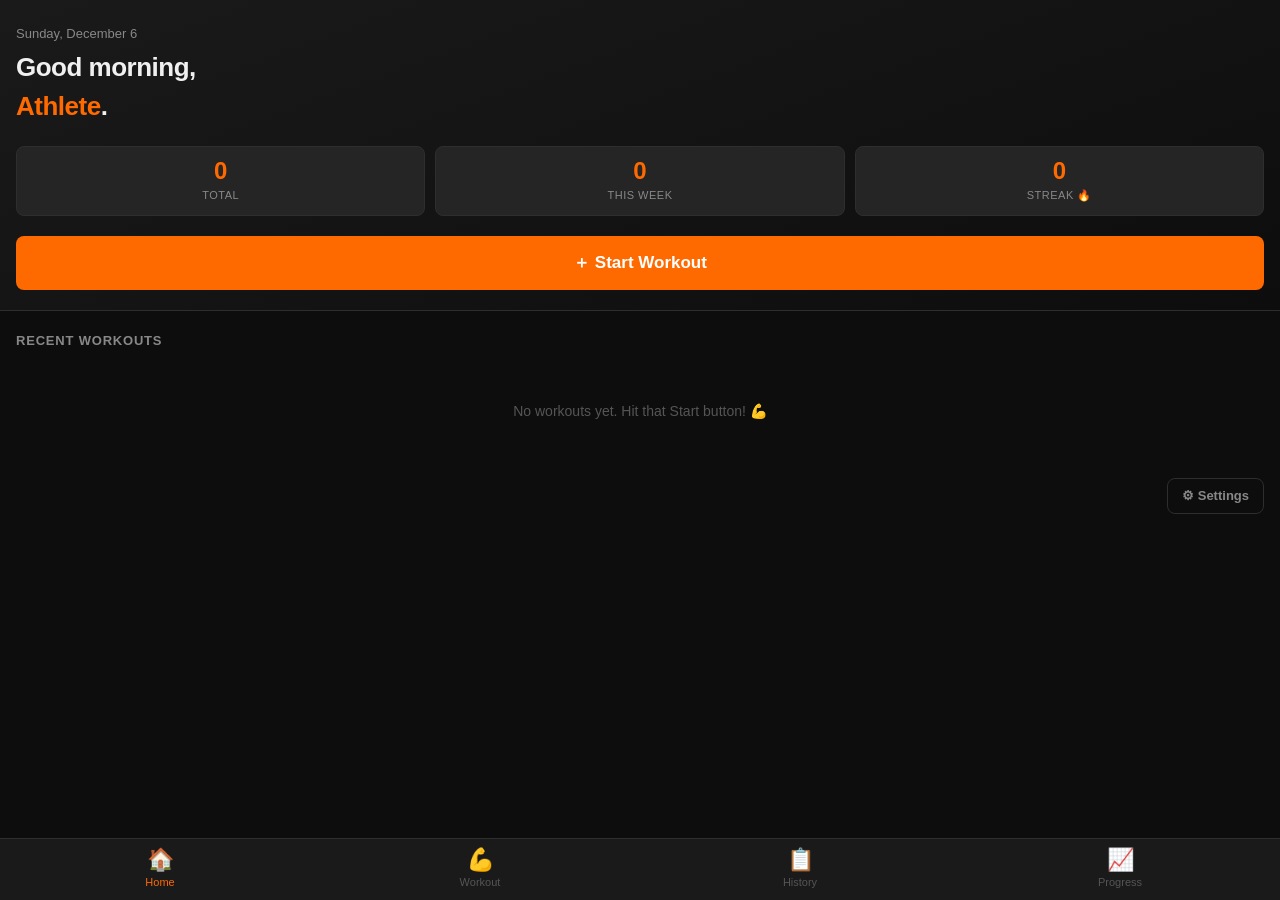
==== gym-tracker/index.html @ 3be10208 "Add GymTracker PWA Workout tracking app with exercise database, set/rep/weight logging, history view" ====
<!DOCTYPE html>
<html lang="en">
<head>
  <meta charset="UTF-8">
  <meta name="viewport" content="width=device-width, initial-scale=1.0, viewport-fit=cover, user-scalable=no">

  <!-- PWA meta tags -->
  <meta name="theme-color" content="#0d0d0d">
  <meta name="apple-mobile-web-app-capable" content="yes">
  <meta name="apple-mobile-web-app-status-bar-style" content="black-translucent">
  <meta name="apple-mobile-web-app-title" content="GymTracker">
  <meta name="mobile-web-app-capable" content="yes">
  <meta name="description" content="Track your gym workouts, log sets and reps, and see your progress over time.">

  <title>GymTracker</title>

  <!-- PWA manifest + icons -->
  <link rel="manifest" href="manifest.json">
  <link rel="apple-touch-icon" href="icon-192.svg">

  <link rel="stylesheet" href="styles.css">
</head>
<body>

  <!-- App content is rendered here by JavaScript -->
  <div id="app"></div>

  <!-- Bottom navigation (always visible) -->
  <nav id="bottom-nav">
    <button class="nav-btn active" data-view="home">
      <span class="nav-icon">🏠</span>
      <span>Home</span>
    </button>
    <button class="nav-btn" data-view="workout">
      <span class="nav-icon">💪</span>
      <span>Workout</span>
    </button>
    <button class="nav-btn" data-view="history">
      <span class="nav-icon">📋</span>
      <span>History</span>
    </button>
    <button class="nav-btn" data-view="progress">
      <span class="nav-icon">📈</span>
      <span>Progress</span>
    </button>
  </nav>

  <!-- Exercise database must load before app.js -->
  <script src="exercises.js"></script>
  <script src="app.js"></script>
</body>
</html>
---- gym-tracker/styles.css ----
/* ══════════════════════════════════════════════════════════════
   GymTracker – Mobile-First Dark Theme
   ══════════════════════════════════════════════════════════════ */

:root {
  --bg:         #0d0d0d;
  --surface:    #1a1a1a;
  --surface2:   #252525;
  --border:     #2e2e2e;
  --accent:     #ff6a00;
  --accent-dim: #cc5200;
  --success:    #22c55e;
  --danger:     #ef4444;
  --warn:       #f59e0b;
  --text:       #f0f0f0;
  --text-muted: #888;
  --text-dim:   #555;
  --nav-h:      62px;
  --header-h:   56px;
  --radius:     14px;
  --radius-sm:  8px;
  --shadow:     0 2px 12px rgba(0,0,0,0.6);
}

/* ── Reset ─────────────────────────────────────────────────── */
*, *::before, *::after { box-sizing: border-box; margin: 0; padding: 0; }
html { height: 100%; }
body {
  background: var(--bg);
  color: var(--text);
  font-family: -apple-system, BlinkMacSystemFont, "Segoe UI", Roboto, sans-serif;
  font-size: 15px;
  line-height: 1.5;
  height: 100%;
  overflow-x: hidden;
  -webkit-font-smoothing: antialiased;
}

button { cursor: pointer; border: none; background: none; font: inherit; color: inherit; }
input  { font: inherit; color: inherit; }
a      { color: var(--accent); text-decoration: none; }

/* ── Layout shell ──────────────────────────────────────────── */
#app {
  position: fixed;
  inset: 0 0 var(--nav-h) 0;
  overflow-y: auto;
  -webkit-overflow-scrolling: touch;
}

/* ── Bottom Navigation ─────────────────────────────────────── */
#bottom-nav {
  position: fixed;
  bottom: 0; left: 0; right: 0;
  height: var(--nav-h);
  background: var(--surface);
  border-top: 1px solid var(--border);
  display: flex;
  align-items: stretch;
  z-index: 100;
  padding-bottom: env(safe-area-inset-bottom);
}

.nav-btn {
  flex: 1;
  display: flex;
  flex-direction: column;
  align-items: center;
  justify-content: center;
  gap: 3px;
  color: var(--text-dim);
  font-size: 11px;
  font-weight: 500;
  transition: color 0.15s;
  padding: 6px 0;
}
.nav-btn.active { color: var(--accent); }
.nav-icon {
  font-size: 22px;
  line-height: 1;
}

/* ── Page header ───────────────────────────────────────────── */
.page-header {
  position: sticky;
  top: 0;
  background: var(--surface);
  border-bottom: 1px solid var(--border);
  padding: 0 16px;
  height: var(--header-h);
  display: flex;
  align-items: center;
  justify-content: space-between;
  z-index: 50;
}
.page-header h1 {
  font-size: 18px;
  font-weight: 700;
  letter-spacing: -0.3px;
}
.page-title { font-size: 18px; font-weight: 700; }

/* ── Buttons ───────────────────────────────────────────────── */
.btn {
  display: inline-flex;
  align-items: center;
  justify-content: center;
  gap: 6px;
  padding: 0 20px;
  height: 48px;
  border-radius: var(--radius-sm);
  font-size: 15px;
  font-weight: 600;
  transition: opacity 0.15s, transform 0.1s;
}
.btn:active { transform: scale(0.97); }
.btn-primary {
  background: var(--accent);
  color: #fff;
  width: 100%;
}
.btn-primary:hover { opacity: 0.9; }
.btn-secondary {
  background: var(--surface2);
  color: var(--text);
  border: 1px solid var(--border);
}
.btn-danger {
  background: var(--danger);
  color: #fff;
}
.btn-ghost {
  background: transparent;
  color: var(--text-muted);
  border: 1px solid var(--border);
}
.btn-sm {
  height: 36px;
  padding: 0 14px;
  font-size: 13px;
  border-radius: var(--radius-sm);
}
.btn-icon {
  width: 36px; height: 36px;
  padding: 0;
  border-radius: 50%;
  background: var(--surface2);
  color: var(--text-muted);
  display: flex; align-items: center; justify-content: center;
  font-size: 18px;
}

/* ── Cards ─────────────────────────────────────────────────── */
.card {
  background: var(--surface);
  border: 1px solid var(--border);
  border-radius: var(--radius);
  padding: 16px;
  margin-bottom: 12px;
}
.card-header {
  display: flex;
  justify-content: space-between;
  align-items: flex-start;
  margin-bottom: 12px;
}

/* ── Badges ────────────────────────────────────────────────── */
.badge {
  display: inline-block;
  padding: 2px 8px;
  border-radius: 20px;
  font-size: 11px;
  font-weight: 600;
  text-transform: uppercase;
  letter-spacing: 0.5px;
}
.badge-chest     { background: rgba(239,68,68,0.15);  color: #f87171; }
.badge-back      { background: rgba(59,130,246,0.15); color: #60a5fa; }
.badge-shoulders { background: rgba(168,85,247,0.15); color: #c084fc; }
.badge-biceps    { background: rgba(34,197,94,0.15);  color: #4ade80; }
.badge-triceps   { background: rgba(249,115,22,0.15); color: #fb923c; }
.badge-legs      { background: rgba(234,179,8,0.15);  color: #facc15; }
.badge-core      { background: rgba(20,184,166,0.15); color: #2dd4bf; }
.badge-cardio    { background: rgba(244,63,94,0.15);  color: #fb7185; }
.badge-default   { background: var(--surface2);       color: var(--text-muted); }

/* ── Inputs ────────────────────────────────────────────────── */
.input-field {
  background: var(--surface2);
  border: 1px solid var(--border);
  border-radius: var(--radius-sm);
  padding: 10px 14px;
  color: var(--text);
  font-size: 15px;
  width: 100%;
  outline: none;
  transition: border-color 0.15s;
}
.input-field:focus { border-color: var(--accent); }

/* Stepper (+/-) input */
.stepper-wrap {
  display: flex;
  align-items: center;
  gap: 0;
  background: var(--surface2);
  border: 1px solid var(--border);
  border-radius: var(--radius-sm);
  overflow: hidden;
}
.stepper-wrap input[type="number"] {
  background: transparent;
  border: none;
  outline: none;
  color: var(--text);
  font-size: 18px;
  font-weight: 600;
  text-align: center;
  width: 70px;
  padding: 8px 0;
  -moz-appearance: textfield;
}
.stepper-wrap input[type="number"]::-webkit-inner-spin-button,
.stepper-wrap input[type="number"]::-webkit-outer-spin-button { -webkit-appearance: none; }
.step-btn {
  background: var(--surface);
  border: none;
  color: var(--text-muted);
  font-size: 22px;
  width: 44px; height: 44px;
  display: flex; align-items: center; justify-content: center;
  cursor: pointer;
  transition: color 0.15s, background 0.15s;
}
.step-btn:active { background: var(--border); color: var(--accent); }

/* ══════════════════════════════════════════════════════════════
   HOME VIEW
   ══════════════════════════════════════════════════════════════ */
.home-view { padding: 0 0 24px; }

.home-hero {
  padding: 24px 16px 20px;
  background: linear-gradient(160deg, #1a1a1a 0%, #0d0d0d 100%);
  border-bottom: 1px solid var(--border);
}
.home-date {
  font-size: 13px;
  color: var(--text-muted);
  margin-bottom: 4px;
}
.home-greeting {
  font-size: 26px;
  font-weight: 800;
  letter-spacing: -0.5px;
  margin-bottom: 20px;
}
.home-greeting span { color: var(--accent); }

.stats-row {
  display: grid;
  grid-template-columns: repeat(3, 1fr);
  gap: 10px;
  margin-bottom: 20px;
}
.stat-card {
  background: var(--surface2);
  border: 1px solid var(--border);
  border-radius: var(--radius-sm);
  padding: 12px;
  text-align: center;
}
.stat-num {
  font-size: 24px;
  font-weight: 800;
  color: var(--accent);
  line-height: 1;
}
.stat-label {
  font-size: 11px;
  color: var(--text-muted);
  margin-top: 4px;
  text-transform: uppercase;
  letter-spacing: 0.5px;
}

.section-title {
  font-size: 13px;
  font-weight: 600;
  color: var(--text-muted);
  text-transform: uppercase;
  letter-spacing: 0.8px;
  padding: 0 16px;
  margin: 20px 0 10px;
}

.recent-workout {
  margin: 0 16px 10px;
  background: var(--surface);
  border: 1px solid var(--border);
  border-radius: var(--radius);
  padding: 14px 16px;
}
.recent-workout-top {
  display: flex;
  justify-content: space-between;
  align-items: flex-start;
  margin-bottom: 6px;
}
.recent-workout-name {
  font-weight: 700;
  font-size: 15px;
}
.recent-workout-date {
  font-size: 12px;
  color: var(--text-muted);
}
.recent-workout-meta {
  font-size: 12px;
  color: var(--text-muted);
}
.empty-state {
  padding: 40px 16px;
  text-align: center;
  color: var(--text-dim);
  font-size: 14px;
}

/* ══════════════════════════════════════════════════════════════
   WORKOUT SETUP – EQUIPMENT SELECTION
   ══════════════════════════════════════════════════════════════ */
.setup-view { padding-bottom: 100px; }

.setup-header {
  position: sticky;
  top: 0;
  background: var(--surface);
  border-bottom: 1px solid var(--border);
  padding: 14px 16px;
  z-index: 50;
}
.setup-header h2 { font-size: 18px; font-weight: 700; }
.setup-header p  { font-size: 13px; color: var(--text-muted); margin-top: 2px; }

.equipment-grid {
  display: grid;
  grid-template-columns: repeat(3, 1fr);
  gap: 10px;
  padding: 16px;
}
.eq-card {
  background: var(--surface);
  border: 2px solid var(--border);
  border-radius: var(--radius);
  padding: 16px 8px;
  text-align: center;
  cursor: pointer;
  transition: border-color 0.15s, background 0.15s;
  -webkit-tap-highlight-color: transparent;
}
.eq-card.selected {
  border-color: var(--accent);
  background: rgba(255,106,0,0.08);
}
.eq-icon {
  width: 48px; height: 48px;
  background: var(--surface2);
  border-radius: 12px;
  display: flex; align-items: center; justify-content: center;
  font-size: 13px;
  font-weight: 800;
  color: var(--text-muted);
  margin: 0 auto 8px;
  letter-spacing: 0.5px;
}
.eq-card.selected .eq-icon {
  background: var(--accent);
  color: #fff;
}
.eq-label {
  font-size: 12px;
  font-weight: 500;
  color: var(--text-muted);
  line-height: 1.3;
}
.eq-card.selected .eq-label { color: var(--text); }

.setup-footer {
  position: fixed;
  bottom: var(--nav-h);
  left: 0; right: 0;
  padding: 12px 16px;
  background: var(--bg);
  border-top: 1px solid var(--border);
}

/* ══════════════════════════════════════════════════════════════
   WORKOUT SETUP – EXERCISE SELECTION
   ══════════════════════════════════════════════════════════════ */
.ex-group-label {
  font-size: 12px;
  font-weight: 700;
  text-transform: uppercase;
  letter-spacing: 0.8px;
  color: var(--text-dim);
  padding: 14px 16px 4px;
}

.ex-select-card {
  display: flex;
  align-items: center;
  gap: 12px;
  padding: 12px 16px;
  border-bottom: 1px solid var(--border);
  cursor: pointer;
  -webkit-tap-highlight-color: transparent;
  transition: background 0.1s;
}
.ex-select-card:active { background: var(--surface); }
.ex-select-card.selected { background: rgba(255,106,0,0.06); }

.ex-check {
  width: 24px; height: 24px;
  border: 2px solid var(--border);
  border-radius: 6px;
  display: flex; align-items: center; justify-content: center;
  flex-shrink: 0;
  font-size: 14px;
  transition: all 0.15s;
}
.ex-select-card.selected .ex-check {
  background: var(--accent);
  border-color: var(--accent);
  color: #fff;
}

.ex-select-info { flex: 1; }
.ex-select-name { font-weight: 600; font-size: 14px; }
.ex-select-sub  { font-size: 12px; color: var(--text-muted); margin-top: 1px; }

/* ══════════════════════════════════════════════════════════════
   ACTIVE WORKOUT
   ══════════════════════════════════════════════════════════════ */
.workout-topbar {
  position: sticky;
  top: 0;
  background: var(--surface);
  border-bottom: 1px solid var(--border);
  padding: 0 16px;
  height: var(--header-h);
  display: flex;
  align-items: center;
  justify-content: space-between;
  z-index: 50;
}
.workout-name-small { font-weight: 700; font-size: 15px; }
#workout-timer {
  font-size: 13px;
  color: var(--accent);
  font-weight: 600;
  margin-top: 1px;
}
.finish-btn {
  background: var(--success);
  color: #fff;
  font-weight: 700;
  font-size: 14px;
  padding: 8px 16px;
  border-radius: var(--radius-sm);
}

.exercise-card {
  background: var(--surface);
  border: 1px solid var(--border);
  border-radius: var(--radius);
  margin: 12px 12px 0;
  overflow: hidden;
}
.exercise-card-header {
  padding: 14px 14px 10px;
  border-bottom: 1px solid var(--border);
}
.exercise-card-top {
  display: flex;
  justify-content: space-between;
  align-items: flex-start;
  margin-bottom: 6px;
}
.exercise-name {
  font-weight: 700;
  font-size: 16px;
  line-height: 1.2;
}
.prev-best-label {
  font-size: 12px;
  color: var(--text-muted);
  margin-top: 4px;
}
.prev-best-label span { color: var(--warn); font-weight: 600; }

/* Sets table */
.sets-table-wrap { padding: 0 14px; }
.sets-header-row {
  display: grid;
  grid-template-columns: 36px 1fr 1fr 32px;
  gap: 8px;
  padding: 8px 0 4px;
  font-size: 11px;
  font-weight: 700;
  text-transform: uppercase;
  letter-spacing: 0.5px;
  color: var(--text-dim);
}
.set-row {
  display: grid;
  grid-template-columns: 36px 1fr 1fr 32px;
  gap: 8px;
  padding: 7px 0;
  align-items: center;
  border-top: 1px solid var(--border);
  font-size: 14px;
}
.set-num {
  background: var(--accent);
  color: #fff;
  font-weight: 700;
  font-size: 12px;
  border-radius: 50%;
  width: 24px; height: 24px;
  display: flex; align-items: center; justify-content: center;
}
.set-val { font-weight: 600; color: var(--text); }
.set-del {
  color: var(--text-dim);
  font-size: 18px;
  padding: 2px;
  width: 28px; height: 28px;
  display: flex; align-items: center; justify-content: center;
  border-radius: 50%;
}
.set-del:active { color: var(--danger); background: rgba(239,68,68,0.1); }

/* Log form */
.log-form {
  padding: 12px 14px 14px;
  border-top: 1px solid var(--border);
  background: rgba(255,255,255,0.02);
}
.log-inputs {
  display: grid;
  grid-template-columns: 1fr 1fr;
  gap: 10px;
  margin-bottom: 10px;
}
.log-input-group { display: flex; flex-direction: column; gap: 5px; }
.log-input-label { font-size: 11px; color: var(--text-muted); font-weight: 600; text-transform: uppercase; letter-spacing: 0.5px; }
.log-set-btn {
  width: 100%;
  height: 44px;
  background: var(--accent);
  color: #fff;
  font-weight: 700;
  font-size: 15px;
  border-radius: var(--radius-sm);
  transition: opacity 0.15s;
}
.log-set-btn:active { opacity: 0.85; }

.workout-finish-section {
  padding: 20px 12px 32px;
}

/* Instructions toggle */
.ex-instructions {
  padding: 0 14px 12px;
  font-size: 13px;
  color: var(--text-muted);
  line-height: 1.6;
  display: none;
}
.ex-instructions.open { display: block; }
.instructions-toggle {
  background: none;
  border: none;
  color: var(--text-dim);
  font-size: 12px;
  padding: 0;
  cursor: pointer;
}

/* ══════════════════════════════════════════════════════════════
   HISTORY VIEW
   ══════════════════════════════════════════════════════════════ */
.history-view { padding-bottom: 24px; }

.history-entry {
  margin: 12px 12px 0;
  background: var(--surface);
  border: 1px solid var(--border);
  border-radius: var(--radius);
  overflow: hidden;
}
.history-entry-header {
  display: flex;
  justify-content: space-between;
  align-items: center;
  padding: 14px 16px;
  cursor: pointer;
  -webkit-tap-highlight-color: transparent;
}
.history-entry-header:active { background: var(--surface2); }
.history-date { font-size: 13px; color: var(--text-muted); }
.history-name { font-weight: 700; font-size: 15px; margin-top: 2px; }
.history-meta { font-size: 12px; color: var(--text-muted); margin-top: 3px; }
.history-chevron {
  color: var(--text-dim);
  font-size: 18px;
  transition: transform 0.2s;
}
.history-entry.open .history-chevron { transform: rotate(90deg); }

.history-detail {
  border-top: 1px solid var(--border);
  padding: 12px 16px;
  display: none;
}
.history-entry.open .history-detail { display: block; }

.history-ex-row {
  padding: 8px 0;
  border-bottom: 1px solid var(--border);
}
.history-ex-row:last-child { border-bottom: none; }
.history-ex-name { font-weight: 600; font-size: 14px; margin-bottom: 4px; }
.history-ex-sets { font-size: 12px; color: var(--text-muted); line-height: 1.8; }

/* ══════════════════════════════════════════════════════════════
   PROGRESS VIEW
   ══════════════════════════════════════════════════════════════ */
.progress-view { padding: 16px 12px 32px; }

.progress-select {
  background: var(--surface);
  border: 1px solid var(--border);
  border-radius: var(--radius-sm);
  padding: 12px 14px;
  width: 100%;
  color: var(--text);
  font-size: 15px;
  outline: none;
  margin-bottom: 20px;
  appearance: none;
  -webkit-appearance: none;
  background-image: url("data:image/svg+xml,%3Csvg xmlns='http://www.w3.org/2000/svg' width='12' height='8' viewBox='0 0 12 8'%3E%3Cpath d='M1 1l5 5 5-5' stroke='%23888' stroke-width='2' fill='none' stroke-linecap='round'/%3E%3C/svg%3E");
  background-repeat: no-repeat;
  background-position: right 14px center;
  padding-right: 40px;
}
.progress-select option { background: var(--surface); }

.progress-no-data {
  text-align: center;
  color: var(--text-dim);
  padding: 40px 0;
  font-size: 14px;
}

.pr-badge {
  background: rgba(255,106,0,0.12);
  border: 1px solid rgba(255,106,0,0.3);
  border-radius: var(--radius);
  padding: 14px;
  margin-bottom: 16px;
  text-align: center;
}
.pr-badge-label { font-size: 11px; color: var(--text-muted); text-transform: uppercase; letter-spacing: 0.5px; }
.pr-badge-value { font-size: 28px; font-weight: 800; color: var(--accent); margin-top: 2px; }
.pr-badge-sub   { font-size: 12px; color: var(--text-muted); margin-top: 2px; }

.progress-chart { margin-bottom: 20px; }
.chart-row {
  display: flex;
  align-items: center;
  gap: 8px;
  padding: 5px 0;
  font-size: 12px;
}
.chart-date { color: var(--text-muted); width: 80px; flex-shrink: 0; }
.chart-bar-wrap { flex: 1; height: 20px; background: var(--surface2); border-radius: 4px; overflow: hidden; }
.chart-bar { height: 100%; background: var(--accent); border-radius: 4px; transition: width 0.4s ease; min-width: 4px; }
.chart-val { color: var(--text); font-weight: 600; width: 70px; text-align: right; flex-shrink: 0; }

.progress-history-entry {
  background: var(--surface);
  border: 1px solid var(--border);
  border-radius: var(--radius-sm);
  padding: 12px 14px;
  margin-bottom: 8px;
}
.progress-history-date { font-size: 12px; color: var(--text-muted); margin-bottom: 6px; }
.progress-history-sets { font-size: 13px; line-height: 1.8; }

/* ══════════════════════════════════════════════════════════════
   SETTINGS PANEL
   ══════════════════════════════════════════════════════════════ */
.settings-overlay {
  position: fixed;
  inset: 0;
  background: rgba(0,0,0,0.7);
  z-index: 200;
  display: flex;
  align-items: flex-end;
}
.settings-sheet {
  background: var(--surface);
  border-radius: var(--radius) var(--radius) 0 0;
  width: 100%;
  padding: 20px 20px calc(env(safe-area-inset-bottom) + 20px);
}
.settings-title {
  font-size: 18px;
  font-weight: 700;
  margin-bottom: 20px;
}
.settings-row {
  display: flex;
  justify-content: space-between;
  align-items: center;
  padding: 14px 0;
  border-top: 1px solid var(--border);
}
.settings-row-label { font-size: 15px; }
.settings-row-sub   { font-size: 12px; color: var(--text-muted); margin-top: 2px; }

.toggle-group {
  display: flex;
  background: var(--surface2);
  border-radius: var(--radius-sm);
  overflow: hidden;
  border: 1px solid var(--border);
}
.toggle-opt {
  padding: 7px 16px;
  font-size: 13px;
  font-weight: 600;
  color: var(--text-muted);
  cursor: pointer;
  transition: all 0.15s;
}
.toggle-opt.active {
  background: var(--accent);
  color: #fff;
}

/* ══════════════════════════════════════════════════════════════
   WORKOUT COMPLETE MODAL
   ══════════════════════════════════════════════════════════════ */
.modal-overlay {
  position: fixed;
  inset: 0;
  background: rgba(0,0,0,0.8);
  z-index: 300;
  display: flex;
  align-items: center;
  justify-content: center;
  padding: 20px;
}
.modal {
  background: var(--surface);
  border: 1px solid var(--border);
  border-radius: var(--radius);
  width: 100%;
  max-width: 400px;
  padding: 24px;
}
.modal h2 { font-size: 20px; font-weight: 800; margin-bottom: 6px; }
.modal-subtitle { color: var(--text-muted); font-size: 14px; margin-bottom: 20px; }
.modal-stats {
  display: grid;
  grid-template-columns: repeat(3, 1fr);
  gap: 10px;
  margin-bottom: 24px;
}
.modal-stat { text-align: center; }
.modal-stat-num { font-size: 22px; font-weight: 800; color: var(--accent); }
.modal-stat-label { font-size: 11px; color: var(--text-muted); text-transform: uppercase; letter-spacing: 0.5px; }
.modal-buttons { display: flex; flex-direction: column; gap: 10px; }

/* ══════════════════════════════════════════════════════════════
   UTILITIES
   ══════════════════════════════════════════════════════════════ */
.text-muted  { color: var(--text-muted); }
.text-accent { color: var(--accent); }
.text-center { text-align: center; }
.mt-8  { margin-top: 8px; }
.mt-12 { margin-top: 12px; }
.mt-16 { margin-top: 16px; }
.pb-16 { padding-bottom: 16px; }
.px-16 { padding-left: 16px; padding-right: 16px; }

/* Separator */
.sep {
  height: 1px;
  background: var(--border);
  margin: 4px 0;
}

/* Scrollbar (desktop preview) */
::-webkit-scrollbar { width: 4px; }
::-webkit-scrollbar-track { background: transparent; }
::-webkit-scrollbar-thumb { background: var(--border); border-radius: 4px; }
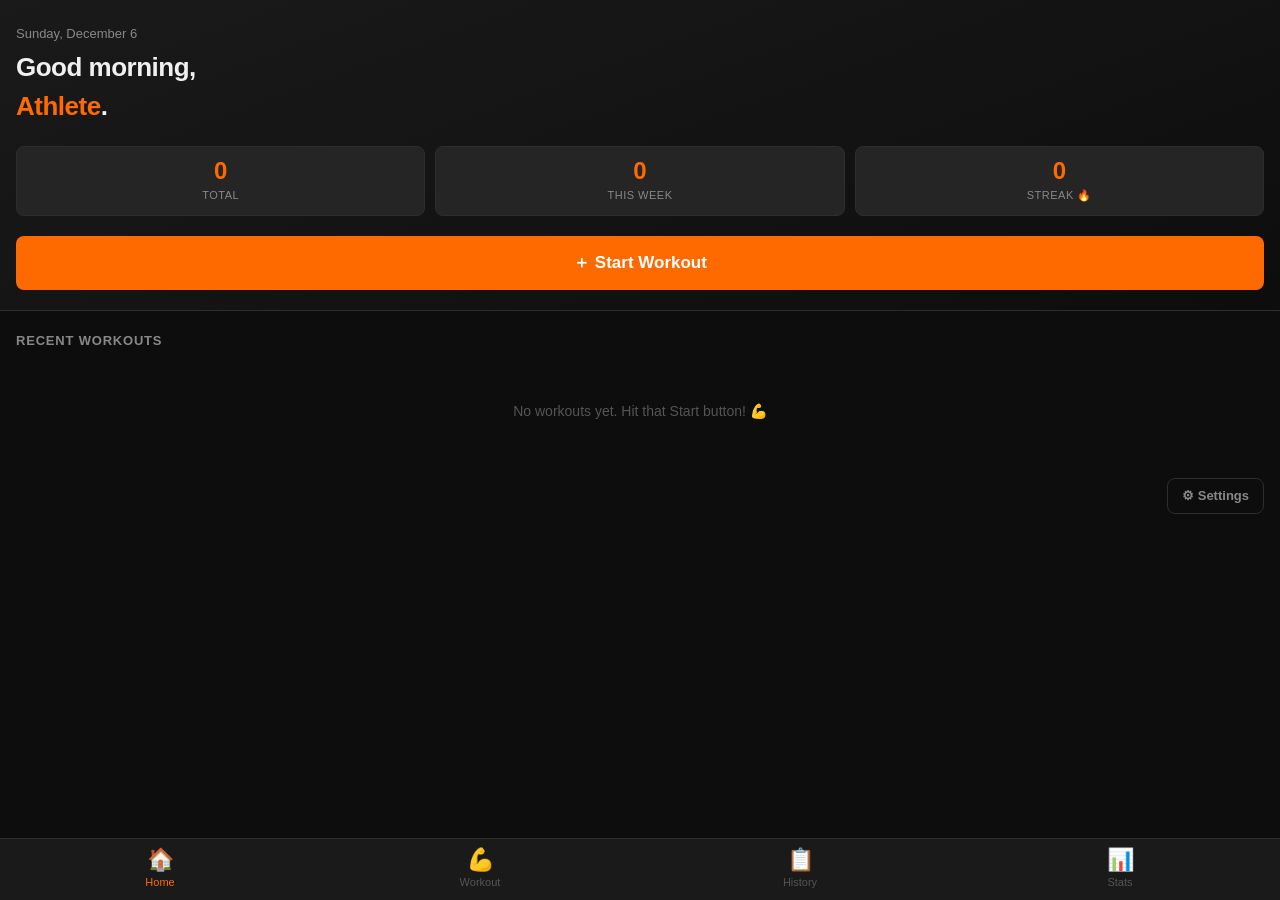
==== commit f729645f: "Add Cardio Machines equipment option and body measurements tracking - Add Cardio Machines as separat" ====
--- a/gym-tracker/index.html
+++ b/gym-tracker/index.html
@@ -39,9 +39,9 @@
       <span class="nav-icon">📋</span>
       <span>History</span>
     </button>
-    <button class="nav-btn" data-view="progress">
-      <span class="nav-icon">📈</span>
-      <span>Progress</span>
+    <button class="nav-btn" data-view="stats">
+      <span class="nav-icon">📊</span>
+      <span>Stats</span>
     </button>
   </nav>
 
--- a/gym-tracker/styles.css
+++ b/gym-tracker/styles.css
@@ -43,7 +43,10 @@
 /* ── Layout shell ──────────────────────────────────────────── */
 #app {
   position: fixed;
-  inset: 0 0 var(--nav-h) 0;
+  top: env(safe-area-inset-top, 0px);
+  right: 0;
+  bottom: calc(var(--nav-h) + env(safe-area-inset-bottom, 0px));
+  left: 0;
   overflow-y: auto;
   -webkit-overflow-scrolling: touch;
 }
@@ -52,13 +55,14 @@
 #bottom-nav {
   position: fixed;
   bottom: 0; left: 0; right: 0;
-  height: var(--nav-h);
+  height: calc(var(--nav-h) + env(safe-area-inset-bottom, 0px));
   background: var(--surface);
   border-top: 1px solid var(--border);
   display: flex;
-  align-items: stretch;
+  align-items: flex-start;
   z-index: 100;
-  padding-bottom: env(safe-area-inset-bottom);
+  padding-top: 4px;
+  padding-bottom: env(safe-area-inset-bottom, 0px);
 }
 
 .nav-btn {
@@ -214,11 +218,11 @@
   border: none;
   outline: none;
   color: var(--text);
-  font-size: 18px;
+  font-size: 16px;
   font-weight: 600;
   text-align: center;
   width: 70px;
-  padding: 8px 0;
+  padding: 10px 0;
   -moz-appearance: textfield;
 }
 .stepper-wrap input[type="number"]::-webkit-inner-spin-button,
@@ -227,8 +231,8 @@
   background: var(--surface);
   border: none;
   color: var(--text-muted);
-  font-size: 22px;
-  width: 44px; height: 44px;
+  font-size: 24px;
+  width: 52px; height: 52px;
   display: flex; align-items: center; justify-content: center;
   cursor: pointer;
   transition: color 0.15s, background 0.15s;
@@ -388,7 +392,7 @@
 
 .setup-footer {
   position: fixed;
-  bottom: var(--nav-h);
+  bottom: calc(var(--nav-h) + env(safe-area-inset-bottom, 0px));
   left: 0; right: 0;
   padding: 12px 16px;
   background: var(--bg);
@@ -636,6 +640,32 @@
 .history-ex-sets { font-size: 12px; color: var(--text-muted); line-height: 1.8; }
 
 /* ══════════════════════════════════════════════════════════════
+   STATS TABS
+   ══════════════════════════════════════════════════════════════ */
+.stats-tabs {
+  display: flex;
+  gap: 8px;
+  padding: 12px 12px 0;
+}
+.stats-tab {
+  flex: 1;
+  padding: 10px 8px;
+  border-radius: var(--radius-sm);
+  font-size: 13px;
+  font-weight: 600;
+  background: var(--surface2);
+  color: var(--text-muted);
+  border: 1px solid var(--border);
+  cursor: pointer;
+  transition: all 0.15s;
+}
+.stats-tab.active {
+  background: var(--accent);
+  color: #fff;
+  border-color: var(--accent);
+}
+
+/* ══════════════════════════════════════════════════════════════
    PROGRESS VIEW
    ══════════════════════════════════════════════════════════════ */
 .progress-view { padding: 16px 12px 32px; }
@@ -806,6 +836,93 @@
   margin: 4px 0;
 }
 
+/* ══════════════════════════════════════════════════════════════
+   BODY MEASUREMENTS
+   ══════════════════════════════════════════════════════════════ */
+.meas-form {
+  margin: 12px 12px 0;
+}
+.meas-grid {
+  display: grid;
+  grid-template-columns: repeat(2, 1fr);
+  gap: 10px;
+}
+.meas-field { display: flex; flex-direction: column; gap: 4px; }
+.meas-field-label {
+  font-size: 11px;
+  font-weight: 600;
+  color: var(--text-muted);
+  text-transform: uppercase;
+  letter-spacing: 0.4px;
+  display: flex;
+  justify-content: space-between;
+  align-items: center;
+}
+.meas-unit {
+  font-weight: 400;
+  color: var(--text-dim);
+  text-transform: none;
+  letter-spacing: 0;
+  font-size: 11px;
+}
+.meas-input {
+  background: var(--surface2);
+  border: 1px solid var(--border);
+  border-radius: var(--radius-sm);
+  padding: 10px 12px;
+  color: var(--text);
+  font-size: 16px;
+  font-weight: 600;
+  width: 100%;
+  outline: none;
+  -moz-appearance: textfield;
+}
+.meas-input::-webkit-inner-spin-button,
+.meas-input::-webkit-outer-spin-button { -webkit-appearance: none; }
+.meas-input:focus { border-color: var(--accent); }
+.meas-input::placeholder { color: var(--text-dim); font-weight: 400; }
+
+.meas-history-card {
+  margin: 0 12px 8px;
+  background: var(--surface);
+  border: 1px solid var(--border);
+  border-radius: var(--radius);
+  overflow: hidden;
+}
+.meas-history-header {
+  display: flex;
+  justify-content: space-between;
+  align-items: center;
+  padding: 14px 16px;
+  cursor: pointer;
+  -webkit-tap-highlight-color: transparent;
+}
+.meas-history-header:active { background: var(--surface2); }
+.meas-history-date { font-size: 13px; color: var(--text-muted); }
+.meas-history-weight { font-size: 16px; font-weight: 700; margin-top: 2px; }
+
+.meas-history-detail {
+  border-top: 1px solid var(--border);
+  padding: 12px 16px;
+  display: none;
+}
+.meas-history-card.open .meas-history-detail { display: block; }
+.meas-history-card.open .history-chevron { transform: rotate(90deg); }
+
+.meas-hist-fields {
+  display: flex;
+  flex-wrap: wrap;
+  gap: 8px;
+}
+.meas-hist-item {
+  background: var(--surface2);
+  border-radius: var(--radius-sm);
+  padding: 6px 10px;
+  font-size: 13px;
+  color: var(--text-muted);
+}
+.meas-hist-item strong { color: var(--text); }
+
 /* Scrollbar (desktop preview) */
 ::-webkit-scrollbar { width: 4px; }
 ::-webkit-scrollbar-track { background: transparent; }
